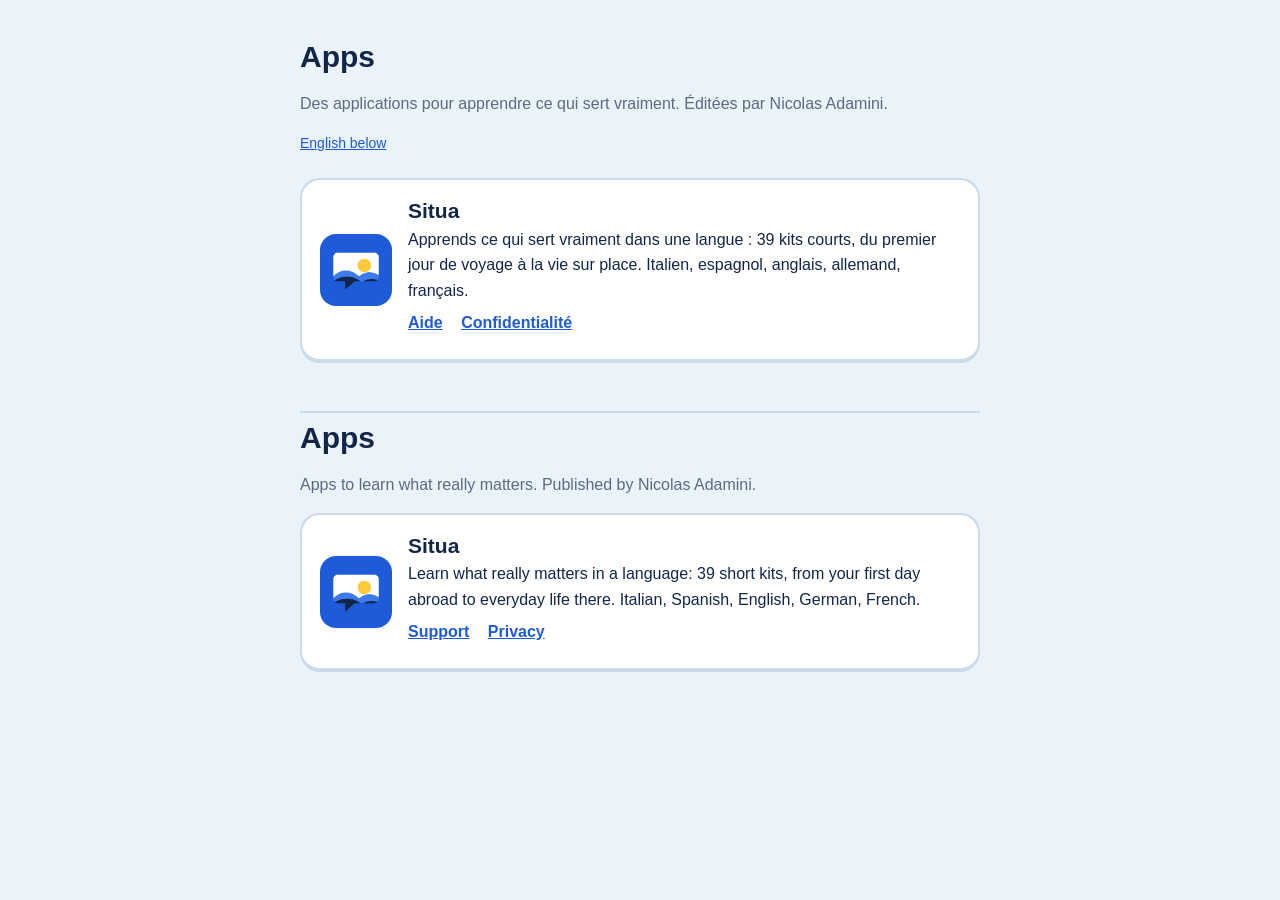
==== index.html @ 651d13ac "Public pages for the apps: home, Situa privacy policy and support (French and English)" ====
<!DOCTYPE html>
<html lang="fr">
<head>
  <meta charset="utf-8">
  <meta name="viewport" content="width=device-width, initial-scale=1">
  <title>Apps de Nicolas Adamini</title>
  <meta name="description" content="Les applications éducatives de Nicolas Adamini : présentation, aide et politiques de confidentialité.">
  <link rel="stylesheet" href="/style.css">
</head>
<body>
<main>
  <h1>Apps</h1>
  <p class="muted">Des applications pour apprendre ce qui sert vraiment. Éditées par Nicolas Adamini.</p>
  <p class="lang"><a href="#en">English below</a></p>

  <div class="card">
    <img src="/situa/icon.png" alt="Icône de Situa">
    <div>
      <h2>Situa</h2>
      <p>Apprends ce qui sert vraiment dans une langue : 39 kits courts, du premier jour de voyage à la vie sur place. Italien, espagnol, anglais, allemand, français.</p>
      <p class="links">
        <a href="/situa/support/">Aide</a>
        <a href="/situa/privacy/">Confidentialité</a>
      </p>
    </div>
  </div>

  <hr id="en">
  <h1>Apps</h1>
  <p class="muted">Apps to learn what really matters. Published by Nicolas Adamini.</p>

  <div class="card">
    <img src="/situa/icon.png" alt="Situa icon">
    <div>
      <h2>Situa</h2>
      <p>Learn what really matters in a language: 39 short kits, from your first day abroad to everyday life there. Italian, Spanish, English, German, French.</p>
      <p class="links">
        <a href="/situa/support/#en">Support</a>
        <a href="/situa/privacy/#en">Privacy</a>
      </p>
    </div>
  </div>
</main>
</body>
</html>
---- style.css ----
:root {
  --ink: #12264a;
  --muted: #5b6b82;
  --bg: #eaf2fa;
  --card: #ffffff;
  --line: #cadae8;
  --primary: #1d5bd8;
}
* { box-sizing: border-box; }
body {
  margin: 0;
  font-family: -apple-system, BlinkMacSystemFont, "Segoe UI", Roboto, Helvetica, Arial, sans-serif;
  color: var(--ink);
  background: var(--bg);
  line-height: 1.6;
}
main { max-width: 720px; margin: 0 auto; padding: 40px 20px 80px; }
a { color: var(--primary); }
h1 { font-size: 30px; line-height: 1.15; margin: 0 0 6px; }
h2 { font-size: 21px; line-height: 1.25; margin: 34px 0 8px; }
h3 { font-size: 17px; line-height: 1.3; margin: 24px 0 6px; }
p, li { font-size: 16px; }
.muted { color: var(--muted); }
.lang { font-size: 14px; margin: 0 0 24px; }
.card {
  display: flex;
  gap: 16px;
  align-items: center;
  background: var(--card);
  border: 2px solid var(--line);
  border-bottom-width: 4px;
  border-radius: 20px;
  padding: 18px;
  margin: 16px 0;
}
.card img { width: 72px; height: 72px; border-radius: 16px; flex: none; }
.card h2 { margin: 0 0 2px; }
.card p { margin: 0 0 6px; }
.links a { margin-right: 14px; font-weight: 600; }
.back { display: inline-block; margin-bottom: 18px; font-weight: 600; text-decoration: none; }
hr { border: 0; border-top: 2px solid var(--line); margin: 48px 0 8px; }
footer { font-size: 14px; color: var(--muted); margin-top: 40px; }
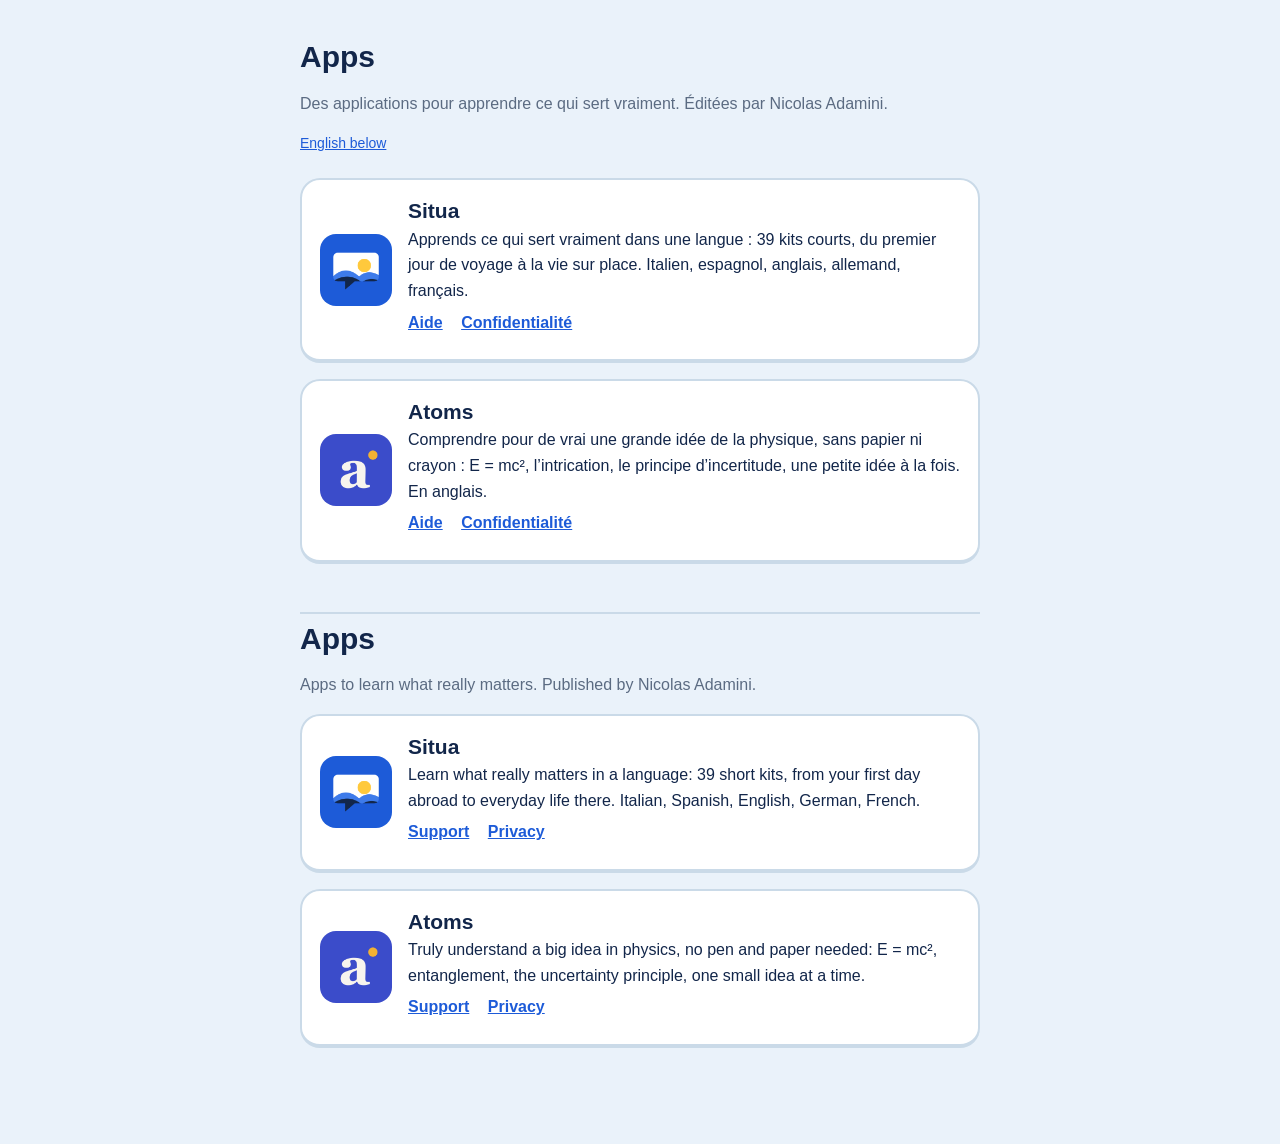
==== commit 3fbfb59d: "Atoms: privacy policy and support pages, and its card on the home page" ====
--- a/index.html
+++ b/index.html
@@ -25,6 +25,18 @@
     </div>
   </div>
 
+  <div class="card">
+    <img src="/atoms/icon.png" alt="Icône d’Atoms">
+    <div>
+      <h2>Atoms</h2>
+      <p>Comprendre pour de vrai une grande idée de la physique, sans papier ni crayon : E = mc², l’intrication, le principe d’incertitude, une petite idée à la fois. En anglais.</p>
+      <p class="links">
+        <a href="/atoms/support/#fr">Aide</a>
+        <a href="/atoms/privacy/#fr">Confidentialité</a>
+      </p>
+    </div>
+  </div>
+
   <hr id="en">
   <h1>Apps</h1>
   <p class="muted">Apps to learn what really matters. Published by Nicolas Adamini.</p>
@@ -40,6 +52,18 @@
       </p>
     </div>
   </div>
+
+  <div class="card">
+    <img src="/atoms/icon.png" alt="Atoms icon">
+    <div>
+      <h2>Atoms</h2>
+      <p>Truly understand a big idea in physics, no pen and paper needed: E = mc², entanglement, the uncertainty principle, one small idea at a time.</p>
+      <p class="links">
+        <a href="/atoms/support/">Support</a>
+        <a href="/atoms/privacy/">Privacy</a>
+      </p>
+    </div>
+  </div>
 </main>
 </body>
 </html>
